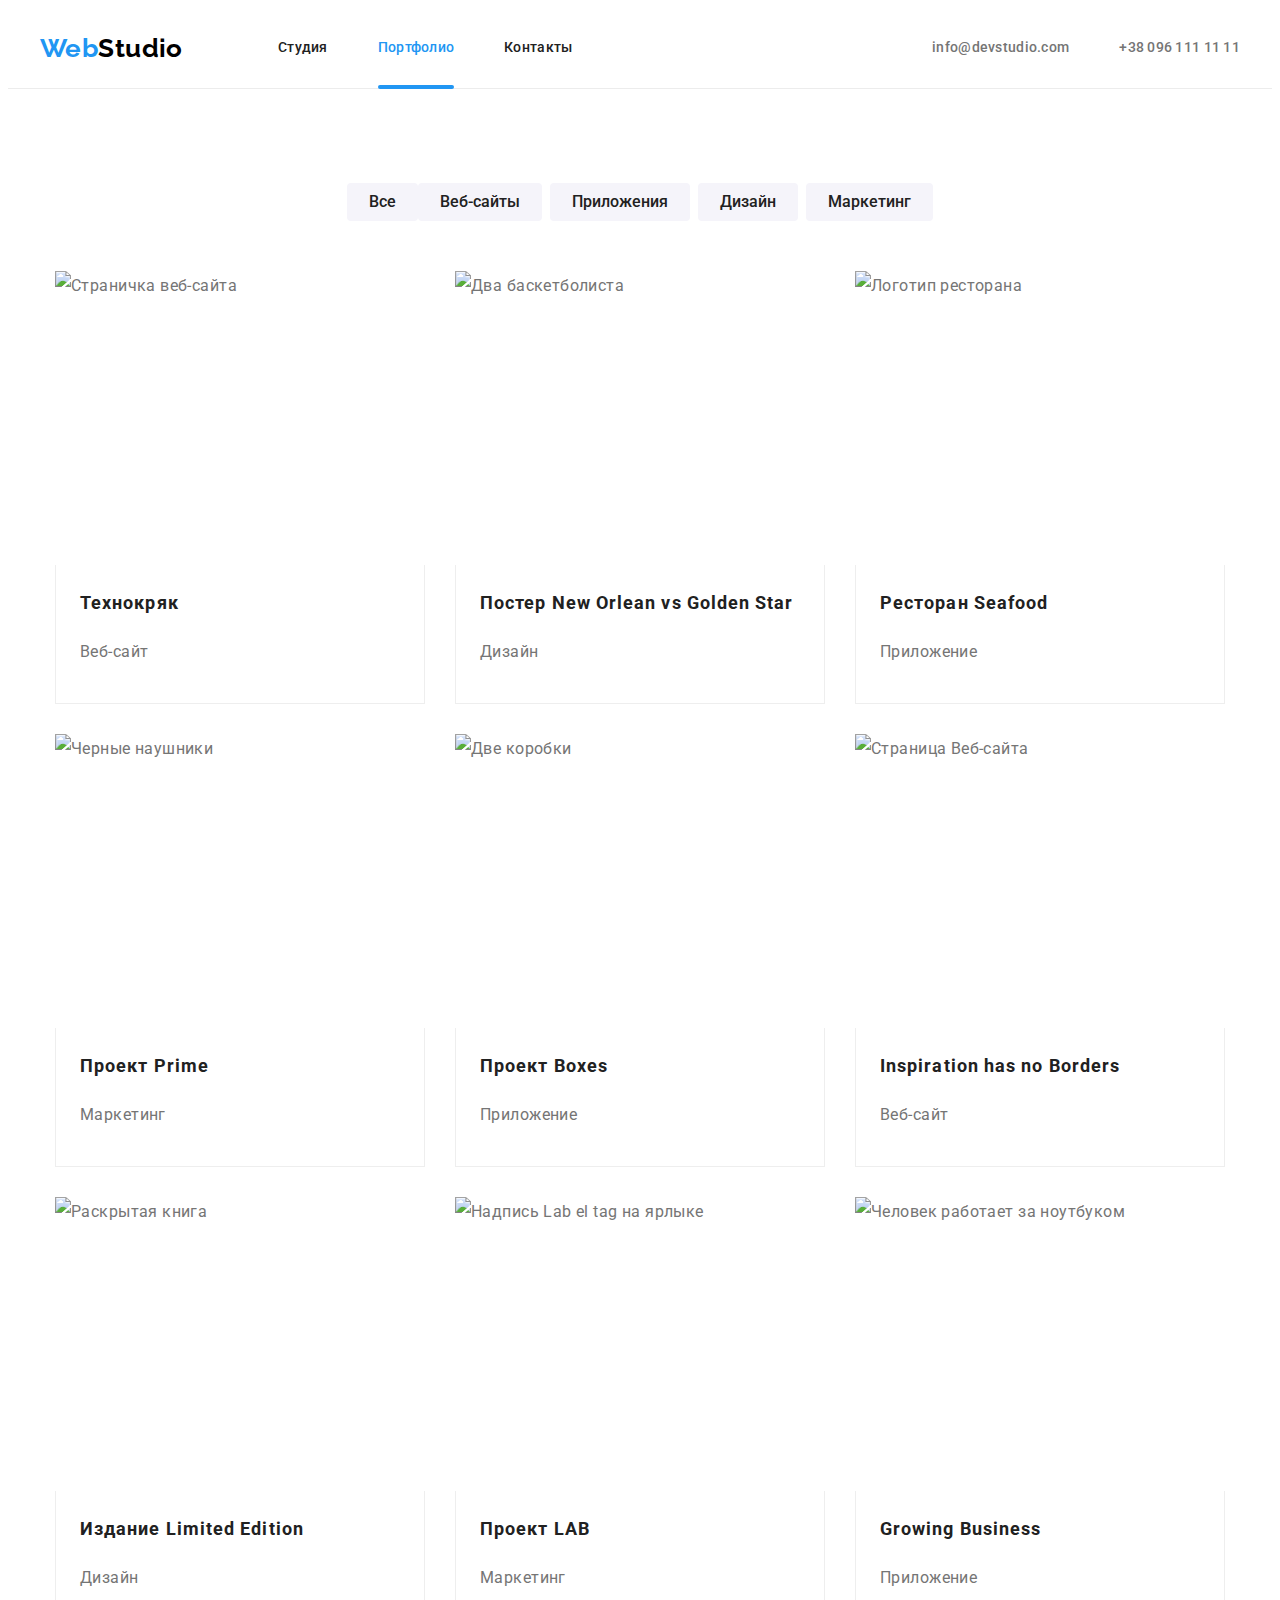
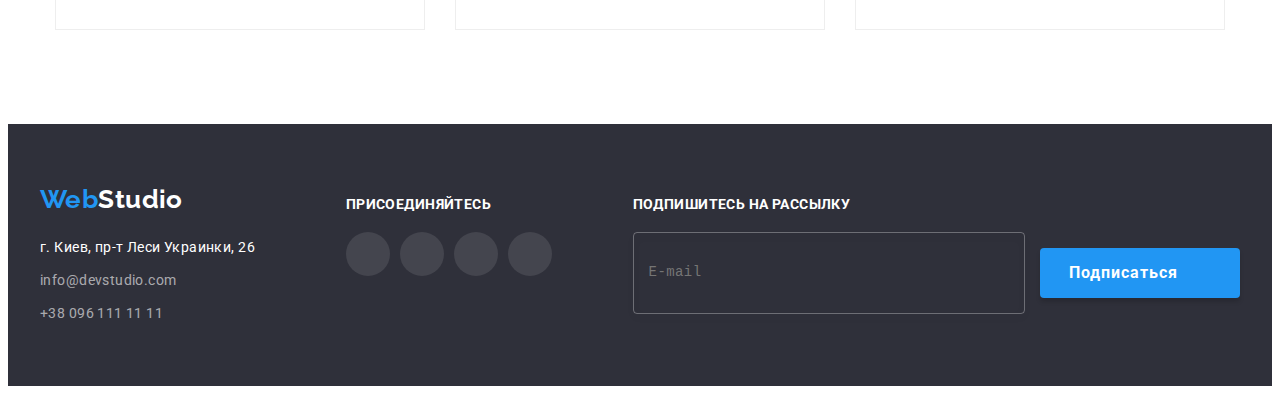
==== portfolio.html @ 881292da "HW07" ====
<!DOCTYPE html>
<html lang="ru">
  <head>
    <meta charset="UTF-8" />
    <meta name="viewport" content="width=device-width, initial-scale=1.0" />
    <title>Портфолио</title>
    <link
      href="https://fonts.googleapis.com/css2?family=Raleway:wght@700&family=Roboto:wght@400;500;700;900&display=swap"
      rel="stylesheet"
    />
    <link
      rel="stylesheet"
      href="https://cdnjs.cloudflare.com/ajax/libs/modern-normalize/1.0.0/modern-normalize.min.css"
      integrity="sha512-ISS7cAi1PEhQ8jnbJpJZMd29NlhNj4AWYyLOSp2CE/CsHxTCu+r+t0D2yoJudVrd0/8fTVPUVDzY5Tvli75u/g=="
      crossorigin="anonymous"
    />
    <link rel="stylesheet" href="./css/portfolio.min.css" />
  </head>
  <body>
    <header class="header">
      <div class="container header__container">
        <!-- Основная навигация -->
        <nav class="nav">
          <a class="logo link" href="./index.html"><span class="logo__text">Web</span>Studio</a>
          <ul class="list nav__list">
            <li class="nav__item">
              <a class="link nav__link" href="./index.html"> Студия</a>
            </li>
            <li class="nav__item">
              <a class="link nav__link current" href="./portfolio.html">Портфолио</a>
            </li>
            <li class="nav__item">
              <a class="link nav__link" href="#address">Контакты</a>
            </li>
          </ul>
        </nav>
        <ul class="contacts list">
          <li class="contacts__item">
            <a class="contacts__link link" href="mailto:info@devstudio.com"
              ><svg class="contacts__icon" width="16" height="12">
                <use href="./img/sprite.svg#icon-mail"></use>
              </svg>
              info@devstudio.com</a
            >
          </li>
          <li class="contacts__item">
            <a class="contacts__link link" href="tel:+380961111111"
              ><svg class="contacts__icon" width="10" height="16">
                <use href="./img/sprite.svg#icon-smartphone"></use>
              </svg>
              +38 096 111 11 11</a
            >
          </li>
        </ul>
      </div>
    </header>
    <!-- Основной контент -->
    <main>
      <section class="galerry">
        <div class="container">
          <h1 class="visually-hidden">Примеры работ</h1>
          <ul class="list galerry__list">
            <li clas="galerry__item">
              <button class="galerry__button" type="button">Все</button>
            </li>
            <li class="galerry__item">
              <button class="galerry__button" type="button">Веб-сайты</button>
            </li>
            <li class="galerry__item">
              <button class="galerry__button" type="button">Приложения</button>
            </li>
            <li class="galerry__item">
              <button class="galerry__button" type="button">Дизайн</button>
            </li>
            <li class="galerry__item">
              <button class="galerry__button" type="button">Маркетинг</button>
            </li>
          </ul>
          <ul class="list galerry__list">
            <li class="galerry-card">
              <a class="link galerry-card__link" href=""
                ><div class="galerry-card__thumb">
                  <img src="./img/site.jpg" alt="Страничка веб-сайта" width="370" height="294" />
                  <div class="galerry-card__info">
                    <p class="galerry-card__text">
                      Технокряк это современная площадка распространения коронавируса. Компании используют эту платформу
                      для цифрового шпионажа и атак на защищённые сервера конкурентов.
                    </p>
                  </div>
                </div>
                <div class="info">
                  <h2 class="galerry-card__title">Технокряк</h2>
                  <p>Веб-сайт</p>
                </div></a
              >
            </li>
            <li class="galerry-card">
              <a class="link galerry-card__link" href=""
                ><div class="galerry-card__thumb">
                  <img src="./img/design.jpg" alt="Два баскетболиста" width="370" height="294" />
                  <div class="galerry-card__info">
                    <p class="galerry-card__text">
                      Технокряк это современная площадка распространения коронавируса. Компании используют эту платформу
                      для цифрового шпионажа и атак на защищённые сервера конкурентов.
                    </p>
                  </div>
                </div>

                <div class="info">
                  <h2 class="galerry-card__title">Постер New Orlean vs Golden Star</h2>
                  <p>Дизайн</p>
                </div></a
              >
            </li>
            <li class="galerry-card">
              <a class="link galerry-card__link" href=""
                ><div class="galerry-card__thumb">
                  <img src="./img/app.jpg" alt="Логотип ресторана" width="370" height="294" />
                  <div class="galerry-card__info">
                    <p class="galerry-card__text">
                      Технокряк это современная площадка распространения коронавируса. Компании используют эту платформу
                      для цифрового шпионажа и атак на защищённые сервера конкурентов.
                    </p>
                  </div>
                </div>
                <div class="info">
                  <h2 class="galerry-card__title">Ресторан Seafood</h2>
                  <p>Приложение</p>
                </div></a
              >
            </li>
            <li class="galerry-card">
              <a class="link galerry-card__link" href="">
                <div class="galerry-card__thumb">
                  <img src="./img/marketing.jpg" alt="Черные наушники" width="370" height="294" />
                  <div class="galerry-card__info">
                    <p class="galerry-card__text">
                      Технокряк это современная площадка распространения коронавируса. Компании используют эту платформу
                      для цифрового шпионажа и атак на защищённые сервера конкурентов.
                    </p>
                  </div>
                </div>
                <div class="info">
                  <h2 class="galerry-card__title">Проект Prime</h2>
                  <p>Маркетинг</p>
                </div></a
              >
            </li>
            <li class="galerry-card">
              <a class="link galerry-card__link" href="">
                <div class="galerry-card__thumb">
                  <img src="./img/app2.jpg" alt="Две коробки" width="370" height="294" />
                  <div class="galerry-card__info">
                    <p class="galerry-card__text">
                      Технокряк это современная площадка распространения коронавируса. Компании используют эту платформу
                      для цифрового шпионажа и атак на защищённые сервера конкурентов.
                    </p>
                  </div>
                </div>
                <div class="info">
                  <h2 class="galerry-card__title">Проект Boxes</h2>
                  <p>Приложение</p>
                </div></a
              >
            </li>
            <li class="galerry-card">
              <a class="link galerry-card__link" href=""
                ><div class="galerry-card__thumb">
                  <img src="./img/site2.jpg" alt="Страница Веб-сайта" width="370" height="294" />
                  <div class="galerry-card__info">
                    <p class="galerry-card__text">
                      Технокряк это современная площадка распространения коронавируса. Компании используют эту платформу
                      для цифрового шпионажа и атак на защищённые сервера конкурентов.
                    </p>
                  </div>
                </div>
                <div class="info">
                  <h2 class="galerry-card__title">Inspiration has no Borders</h2>
                  <p>Веб-сайт</p>
                </div></a
              >
            </li>
            <li class="galerry-card">
              <a class="link galerry-card__link" href="">
                <div class="galerry-card__thumb">
                  <img src="./img/design2.jpg" alt="Раскрытая книга" width="370" height="294" />
                  <div class="galerry-card__info">
                    <p class="galerry-card__text">
                      Технокряк это современная площадка распространения коронавируса. Компании используют эту платформу
                      для цифрового шпионажа и атак на защищённые сервера конкурентов.
                    </p>
                  </div>
                </div>
                <div class="info">
                  <h2 class="galerry-card__title">Издание Limited Edition</h2>
                  <p>Дизайн</p>
                </div></a
              >
            </li>
            <li class="galerry-card">
              <a class="link galerry-card__link" href=""
                ><div class="galerry-card__thumb">
                  <img src="./img/marketing2.jpg" alt=" Надпись Lab el tag на ярлыке" width="370" height="294" />
                  <div class="galerry-card__info">
                    <p class="galerry-card__text">
                      Технокряк это современная площадка распространения коронавируса. Компании используют эту платформу
                      для цифрового шпионажа и атак на защищённые сервера конкурентов.
                    </p>
                  </div>
                </div>
                <div class="info">
                  <h2 class="galerry-card__title">Проект LAB</h2>
                  <p>Маркетинг</p>
                </div></a
              >
            </li>
            <li class="galerry-card">
              <a class="link galerry-card__link" href=""
                ><div class="galerry-card__thumb">
                  <img src="./img/app3.jpg" alt="Человек работает за ноутбуком" width="370" height="294" />
                  <div class="galerry-card__info">
                    <p class="galerry-card__text">
                      Технокряк это современная площадка распространения коронавируса. Компании используют эту платформу
                      для цифрового шпионажа и атак на защищённые сервера конкурентов.
                    </p>
                  </div>
                </div>
                <div class="info">
                  <h2 class="galerry-card__title">Growing Business</h2>
                  <p>Приложение</p>
                </div>
              </a>
            </li>
          </ul>
        </div>
      </section>
    </main>
    <!-- Футер сайта -->
    <footer class="footer">
      <div class="container footer__container">
        <div class="footer__box">
          <a class="logo link" href="./index.html"><span class="logo__text">Web</span>Studio</a>
          <address id="address" class="address">
            <p class="address__text">г. Киев, пр-т Леси Украинки, 26</p>
            <ul class="list">
              <li>
                <a class="address__link link" href="mailto:info@devstudio.com">info@devstudio.com</a>
              </li>
              <li>
                <a class="address__link link" href="tel:+380961111111">+38 096 111 11 11</a>
              </li>
            </ul>
          </address>
        </div>
        <div class="footer__box-links box-links">
          <p class="join">присоединяйтесь</p>
          <ul class="list">
            <li class="box-links__item">
              <a
                class="link box-links__link"
                href="https://www.instagram.com/"
                target="_blank"
                rel="noopener noreferrer"
              >
                <svg class="icon" width="20" height="20">
                  <use href="./img/sprite.svg#icon-instagram"></use>
                </svg>
              </a>
            </li>
            <li class="box-links__item">
              <a class="link box-links__link" href="https://twitter.com/" target="_blank" rel="noopener noreferrer"
                ><svg class="icon" width="20" height="20">
                  <use href="./img/sprite.svg#icon-twitter"></use>
                </svg>
              </a>
            </li>
            <li class="box-links__item">
              <a class="link box-links__link" href="https://www.facebook.com/" target="_blank" rel="noopener noreferrer"
                ><svg class="icon" width="20" height="20">
                  <use href="./img/sprite.svg#icon-facebook"></use>
                </svg>
              </a>
            </li>
            <li class="box-links__item">
              <a class="link box-links__link" href="https://www.linkedin.com/" target="_blank" rel="noopener noreferrer"
                ><svg class="icon" width="20" height="20">
                  <use href="./img/sprite.svg#icon-linkedin"></use>
                </svg>
              </a>
            </li>
          </ul>
        </div>
        <div class="footer__box-links">
          <p class="join">Подпишитесь на рассылку</p>
          <form class="mail">
            <label class="mail__field">
              <input type="email" name="mail" class="mail__input" placeholder=" " />
              <samp class="mail__label">E-mail </samp>
            </label>
            <button type="submit" class="button submit">
              Подписаться
              <svg class="submit__icon" width="24" height="24">
                <use href="./img/sprite.svg#icon-send"></use>
              </svg>
            </button>
          </form>
        </div>
      </div>
    </footer>
  </body>
</html>
---- css/portfolio.min.css ----
.visually-hidden{position:absolute !important;clip:rect(1px 1px 1px 1px);clip:rect(1px, 1px, 1px, 1px);padding:0 !important;border:0 !important;height:1px !important;width:1px !important;overflow:hidden}body{color:#757575;background-color:#fff;font-family:Roboto,sans-serif;font-size:14px;line-height:1.71;letter-spacing:.03em}img{display:block;max-width:100%;height:auto}.list{list-style:none;padding:0;margin:0}.link{text-decoration:none}.title{color:#212121;font-weight:700;font-size:36px;line-height:1.17;text-align:center}h2{margin-top:0;margin-bottom:50px}.container{margin-right:auto;margin-left:auto;width:1200px;padding-left:15px;padding-right:15px}.button{width:200px;height:50px;border:none;border-radius:4px;-webkit-box-shadow:0px 4px 4px rgba(0,0,0,.15);box-shadow:0px 4px 4px rgba(0,0,0,.15);padding:0;color:#fff;background-color:#2196f3;font-family:inherit;font-weight:700;font-size:16px;line-height:1.87;letter-spacing:.06em;-webkit-transition:color 250ms cubic-bezier(0.4, 0, 0.2, 1),background-color 250ms cubic-bezier(0.4, 0, 0.2, 1);transition:color 250ms cubic-bezier(0.4, 0, 0.2, 1),background-color 250ms cubic-bezier(0.4, 0, 0.2, 1)}.button:hover,.button:focus{color:#2196f3;background-color:#fff}.header{border-bottom:1px solid #ececec}.header__container{display:-webkit-box;display:-ms-flexbox;display:flex;-webkit-box-pack:justify;-ms-flex-pack:justify;justify-content:space-between}.nav{display:-webkit-box;display:-ms-flexbox;display:flex;-webkit-box-pack:justify;-ms-flex-pack:justify;justify-content:space-between;-webkit-box-align:center;-ms-flex-align:center;align-items:center}.nav__list{display:-webkit-box;display:-ms-flexbox;display:flex;padding:0px}.nav__link{display:block;padding-top:32px;padding-bottom:32px;color:#212121;font-weight:500;font-size:14px;line-height:1.14;letter-spacing:.02em;-webkit-transition:color 250ms cubic-bezier(0.4, 0, 0.2, 1);transition:color 250ms cubic-bezier(0.4, 0, 0.2, 1)}.nav__link:hover,.nav__link:focus{color:#2196f3}.nav__item:not(:last-child){margin-right:50px}.nav__link.current{color:#2196f3;position:relative}.nav__link.current::after{content:"";position:absolute;bottom:-1px;left:0;width:100%;height:4px;background-color:#2196f3;border-radius:2px}.logo{margin-right:93px;color:#000;font-family:Raleway,sans-serif;font-weight:700;font-size:26px;line-height:1.19;width:145px;height:31px}.logo__text{color:#2196f3}.footer .logo{color:#fff}.contacts{display:-webkit-box;display:-ms-flexbox;display:flex;-webkit-box-align:center;-ms-flex-align:center;align-items:center}.contacts__item:not(:last-child){padding-left:0px;margin-right:30px}.contacts__link{display:-webkit-box;display:-ms-flexbox;display:flex;-webkit-box-align:center;-ms-flex-align:center;align-items:center;padding-top:32px;padding-bottom:32px;color:#757575;fill:#757575;font-weight:500;font-size:14px;line-height:1.14;letter-spacing:.02em;-webkit-transition:color 250ms cubic-bezier(0.4, 0, 0.2, 1),fill 250ms cubic-bezier(0.4, 0, 0.2, 1);transition:color 250ms cubic-bezier(0.4, 0, 0.2, 1),fill 250ms cubic-bezier(0.4, 0, 0.2, 1)}.contacts__link:hover,.contacts__link:focus{color:#2196f3;fill:#2196f3}.contacts__icon{margin-right:10px}.footer{background-color:#2f303a;padding:60px 0}.footer__container{display:-webkit-box;display:-ms-flexbox;display:flex}.footer__box-links{padding-top:12px;margin-left:70px}.footer__box-links>.list{display:-webkit-box;display:-ms-flexbox;display:flex}.footer__box-links:last-child{margin-left:auto}.box-links__item:not(:last-child){margin-right:10px}.box-links__link{display:-webkit-box;display:-ms-flexbox;display:flex;-webkit-box-align:center;-ms-flex-align:center;align-items:center;-webkit-box-pack:center;-ms-flex-pack:center;justify-content:center;width:44px;height:44px;border-radius:50%;background-color:rgba(255,255,255,.1);fill:#fff;-webkit-transition:background-color 250ms cubic-bezier(0.4, 0, 0.2, 1);transition:background-color 250ms cubic-bezier(0.4, 0, 0.2, 1)}.box-links__link:hover,.box-links__link:focus{background-color:#2196f3}.address__text{margin:0;margin-top:20px}.address{color:#fff;font-style:normal}.address__link{color:rgba(255,255,255,.6);display:inline-block;margin-top:9px;-webkit-transition:color 250ms cubic-bezier(0.4, 0, 0.2, 1);transition:color 250ms cubic-bezier(0.4, 0, 0.2, 1)}.address__link:hover,.address__link:focus{color:#2196f3}.join{margin:0;margin-bottom:20px;color:#fff;font-weight:700;line-height:1.143;text-transform:uppercase}.submit{display:-webkit-inline-box;display:-ms-inline-flexbox;display:inline-flex;-webkit-box-align:center;-ms-flex-align:center;align-items:center;padding-left:29px;margin-left:12px}.submit__icon{margin:13px 28px 13px 10px;fill:#fff;-webkit-transition:fill 250ms cubic-bezier(0.4, 0, 0.2, 1);transition:fill 250ms cubic-bezier(0.4, 0, 0.2, 1)}.submit:hover .submit__icon,.submit:focus .submit__icon{fill:#2196f3}.mail__input{width:358px;height:50px;padding:15px 16px;background:rgba(0,0,0,0);border:1px solid rgba(255,255,255,.3);-webkit-filter:drop-shadow(0px 4px 4px rgba(0, 0, 0, 0.15));filter:drop-shadow(0px 4px 4px rgba(0, 0, 0, 0.15));border-radius:4px;color:#fff}.mail__field{position:relative}.mail__label{position:absolute;top:50%;left:16px;-webkit-transform:translateY(-50%);transform:translateY(-50%);-webkit-transition:-webkit-transform 250ms cubic-bezier(0.4, 0, 0.2, 1);transition:-webkit-transform 250ms cubic-bezier(0.4, 0, 0.2, 1);transition:transform 250ms cubic-bezier(0.4, 0, 0.2, 1);transition:transform 250ms cubic-bezier(0.4, 0, 0.2, 1), -webkit-transform 250ms cubic-bezier(0.4, 0, 0.2, 1)}.mail__input:not(:-moz-placeholder-shown)+.mail__label{transform:translateY(60px) scale(1.2)}.mail__input:not(:-ms-input-placeholder)+.mail__label{transform:translateY(60px) scale(1.2)}.mail__input:focus+.mail__label,.mail__input:not(:placeholder-shown)+.mail__label{-webkit-transform:translateY(60px) scale(1.2);transform:translateY(60px) scale(1.2)}.galerry{padding-top:94px;padding-bottom:94px}.galerry__list{display:-webkit-box;display:-ms-flexbox;display:flex;-webkit-box-pack:center;-ms-flex-pack:center;justify-content:center;-ms-flex-wrap:wrap;flex-wrap:wrap}.galerry__list:first-of-type{margin-bottom:50px}.galerry__item:not(:last-child){margin-right:8px}.galerry__button{padding:6px 22px;border-radius:4px;border:none;color:#212121;background-color:#f5f4fa;font-family:Roboto,sans-serif;font-weight:500;font-size:16px;line-height:1.63;-webkit-transition:color 250ms cubic-bezier(0.4, 0, 0.2, 1),background-color 250ms cubic-bezier(0.4, 0, 0.2, 1);transition:color 250ms cubic-bezier(0.4, 0, 0.2, 1),background-color 250ms cubic-bezier(0.4, 0, 0.2, 1)}.galerry__button:focus,.galerry__button:hover{color:#fff;background-color:#2196f3}.galerry-card{color:#757575;font-size:16px;line-height:1.88;-webkit-transition:-webkit-box-shadow 250ms cubic-bezier(0.4, 0, 0.2, 1);transition:-webkit-box-shadow 250ms cubic-bezier(0.4, 0, 0.2, 1);transition:box-shadow 250ms cubic-bezier(0.4, 0, 0.2, 1);transition:box-shadow 250ms cubic-bezier(0.4, 0, 0.2, 1), -webkit-box-shadow 250ms cubic-bezier(0.4, 0, 0.2, 1)}.galerry-card:hover,.galerry-card:focus{-webkit-box-shadow:0px 1px 1px rgba(0,0,0,.12),0px 4px 4px rgba(0,0,0,.06),1px 4px 6px rgba(0,0,0,.16);box-shadow:0px 1px 1px rgba(0,0,0,.12),0px 4px 4px rgba(0,0,0,.06),1px 4px 6px rgba(0,0,0,.16)}.galerry-card:not(:nth-child(3n+3)){margin-right:30px}.galerry-card:not(:nth-last-child(-n+3)){margin-bottom:30px}.galerry-card__title{margin:0;margin-bottom:4px;font-weight:700;font-size:18px;line-height:2;letter-spacing:.06em;text-align:start;color:#212121}.galerry-card__link{color:inherit}.galerry-card__text{display:inline-block;margin:0}.info{padding:20px 24px;border-right:1px solid #eee;border-left:1px solid #eee;border-bottom:1px solid #eee}.galerry-card__thumb{position:relative;overflow:hidden}.galerry-card__info{position:absolute;top:0;left:0;width:100%;height:100%;padding:63px 24px;background-color:rgba(33,150,243,.9);-webkit-transform:translateY(100%);transform:translateY(100%);-webkit-transition:-webkit-transform 250ms cubic-bezier(0.4, 0, 0.2, 1);transition:-webkit-transform 250ms cubic-bezier(0.4, 0, 0.2, 1);transition:transform 250ms cubic-bezier(0.4, 0, 0.2, 1);transition:transform 250ms cubic-bezier(0.4, 0, 0.2, 1), -webkit-transform 250ms cubic-bezier(0.4, 0, 0.2, 1)}.galerry-card__link:hover .galerry-card__info,.galerry-card__link:focus .galerry-card__info{-webkit-transform:translateY(0);transform:translateY(0)}.galerry-card__text{font-weight:400;font-size:18px;line-height:1.56;color:#fff}/*# sourceMappingURL=portfolio.min.css.map */
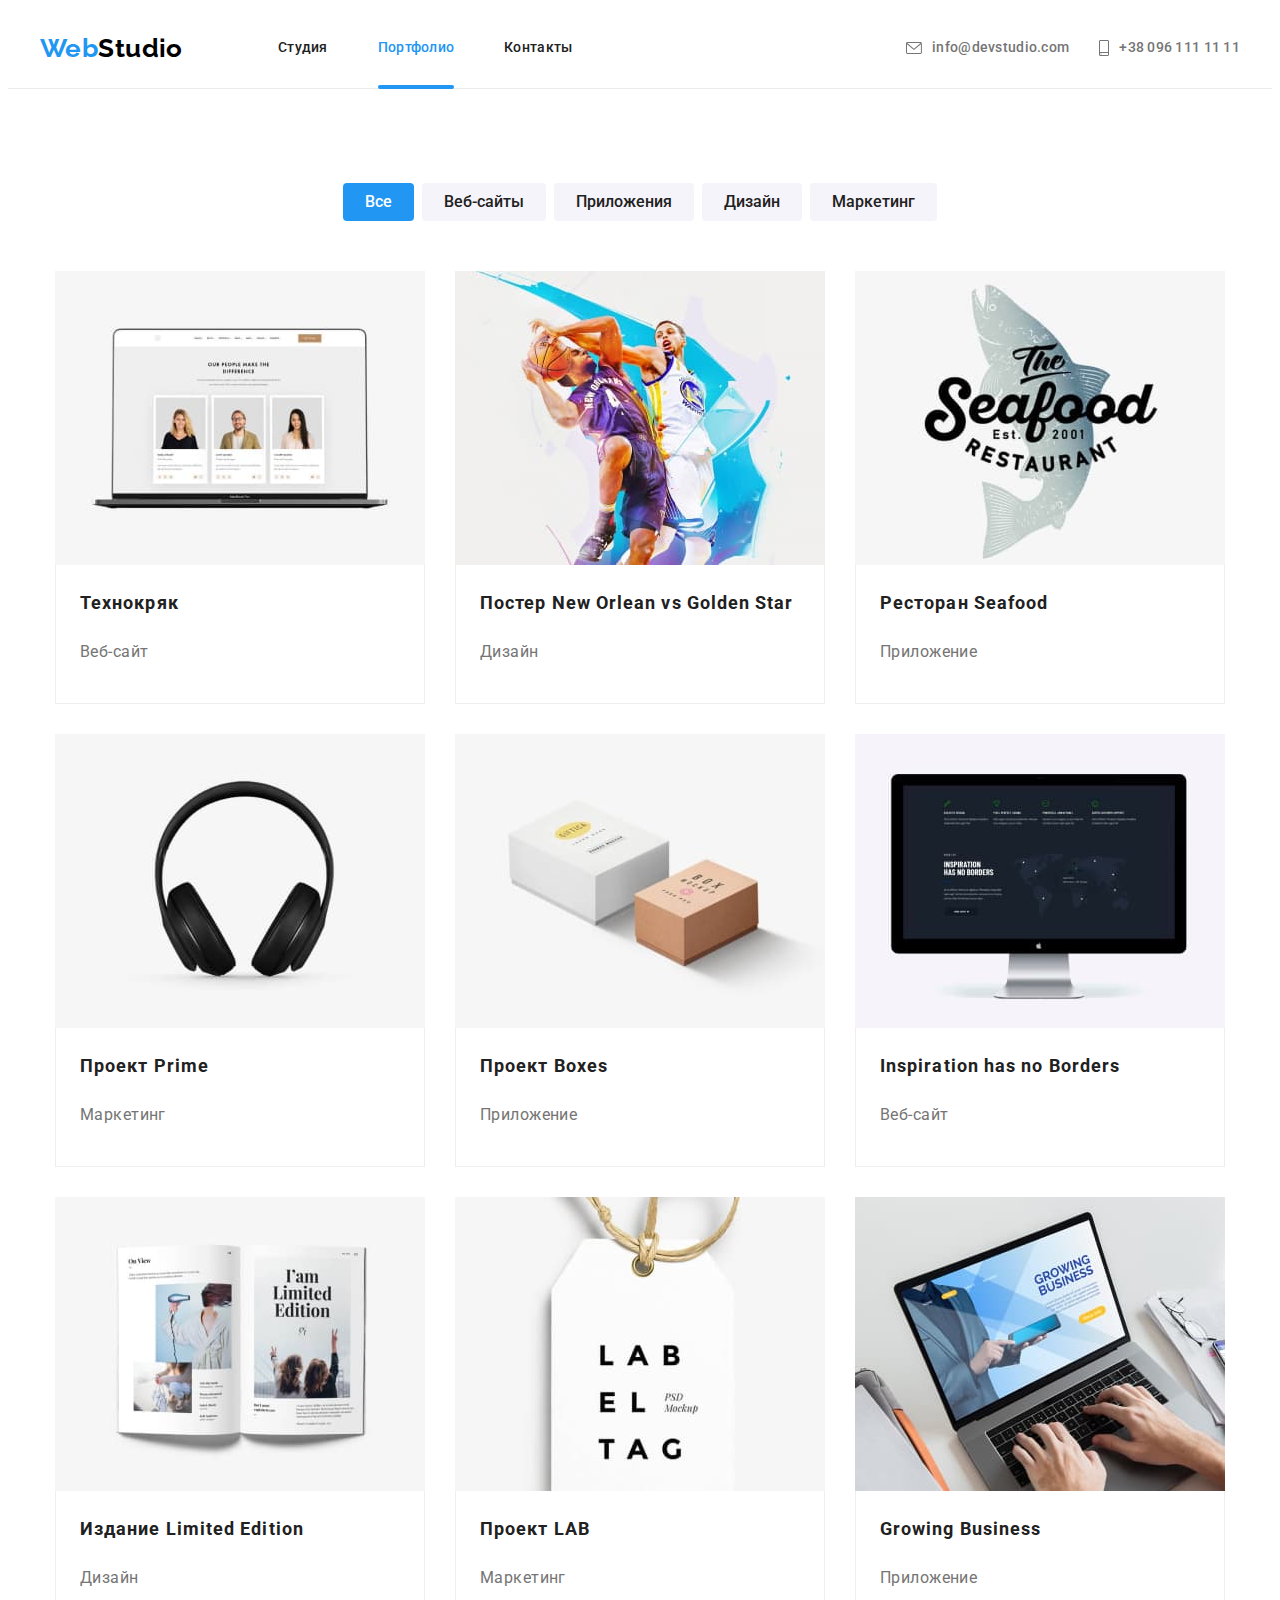
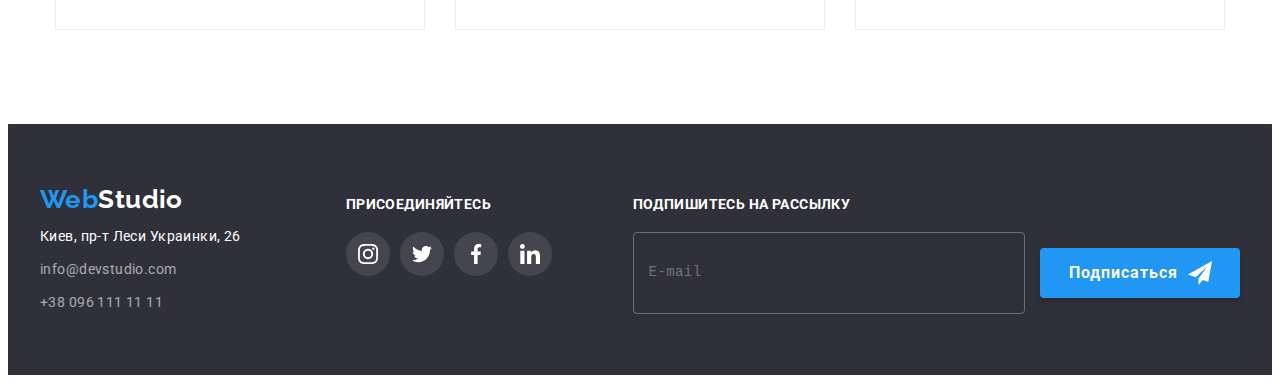
==== commit 6042c9bc: "HW07" ====
--- a/portfolio.html
+++ b/portfolio.html
@@ -19,7 +19,6 @@
   <body>
     <header class="header">
       <div class="container header__container">
-        <!-- Основная навигация -->
         <nav class="nav">
           <a class="logo link" href="./index.html"><span class="logo__text">Web</span>Studio</a>
           <ul class="list nav__list">
@@ -38,7 +37,7 @@
           <li class="contacts__item">
             <a class="contacts__link link" href="mailto:info@devstudio.com"
               ><svg class="contacts__icon" width="16" height="12">
-                <use href="./img/sprite.svg#icon-mail"></use>
+                <use href="./images/icons.svg#icon-envelope"></use>
               </svg>
               info@devstudio.com</a
             >
@@ -46,7 +45,7 @@
           <li class="contacts__item">
             <a class="contacts__link link" href="tel:+380961111111"
               ><svg class="contacts__icon" width="10" height="16">
-                <use href="./img/sprite.svg#icon-smartphone"></use>
+                <use href="./images/icons.svg#icon-smartphone"></use>
               </svg>
               +38 096 111 11 11</a
             >
@@ -54,14 +53,13 @@
         </ul>
       </div>
     </header>
-    <!-- Основной контент -->
     <main>
       <section class="galerry">
         <div class="container">
           <h1 class="visually-hidden">Примеры работ</h1>
           <ul class="list galerry__list">
             <li clas="galerry__item">
-              <button class="galerry__button" type="button">Все</button>
+              <button class="galerry__button__active" type="button">Все</button>
             </li>
             <li class="galerry__item">
               <button class="galerry__button" type="button">Веб-сайты</button>
@@ -80,7 +78,7 @@
             <li class="galerry-card">
               <a class="link galerry-card__link" href=""
                 ><div class="galerry-card__thumb">
-                  <img src="./img/site.jpg" alt="Страничка веб-сайта" width="370" height="294" />
+                  <img src="./images/Tehnokryk.jpg" alt="ноутбук на столе" width="370"/>
                   <div class="galerry-card__info">
                     <p class="galerry-card__text">
                       Технокряк это современная площадка распространения коронавируса. Компании используют эту платформу
@@ -97,7 +95,7 @@
             <li class="galerry-card">
               <a class="link galerry-card__link" href=""
                 ><div class="galerry-card__thumb">
-                  <img src="./img/design.jpg" alt="Два баскетболиста" width="370" height="294" />
+                  <img src="./images/New-Orlean-vs-Golden-Star.jpg" alt="Постер New Orlean" width="370"/>
                   <div class="galerry-card__info">
                     <p class="galerry-card__text">
                       Технокряк это современная площадка распространения коронавируса. Компании используют эту платформу
@@ -115,7 +113,7 @@
             <li class="galerry-card">
               <a class="link galerry-card__link" href=""
                 ><div class="galerry-card__thumb">
-                  <img src="./img/app.jpg" alt="Логотип ресторана" width="370" height="294" />
+                  <img src="./images/Seafood.jpg" alt="логотип ресторана Seafood" width="370"/>
                   <div class="galerry-card__info">
                     <p class="galerry-card__text">
                       Технокряк это современная площадка распространения коронавируса. Компании используют эту платформу
@@ -132,7 +130,7 @@
             <li class="galerry-card">
               <a class="link galerry-card__link" href="">
                 <div class="galerry-card__thumb">
-                  <img src="./img/marketing.jpg" alt="Черные наушники" width="370" height="294" />
+                  <img src="./images/Prime.jpg" alt="наушники" width="370"/>
                   <div class="galerry-card__info">
                     <p class="galerry-card__text">
                       Технокряк это современная площадка распространения коронавируса. Компании используют эту платформу
@@ -149,7 +147,7 @@
             <li class="galerry-card">
               <a class="link galerry-card__link" href="">
                 <div class="galerry-card__thumb">
-                  <img src="./img/app2.jpg" alt="Две коробки" width="370" height="294" />
+                  <img src="./images/Boxes.jpg" alt="две коробки" width="370"/>
                   <div class="galerry-card__info">
                     <p class="galerry-card__text">
                       Технокряк это современная площадка распространения коронавируса. Компании используют эту платформу
@@ -166,7 +164,7 @@
             <li class="galerry-card">
               <a class="link galerry-card__link" href=""
                 ><div class="galerry-card__thumb">
-                  <img src="./img/site2.jpg" alt="Страница Веб-сайта" width="370" height="294" />
+                  <img src="./images/Inspiration-has-no-Borders.jpg" alt="монитор" width="370" height="295"/>
                   <div class="galerry-card__info">
                     <p class="galerry-card__text">
                       Технокряк это современная площадка распространения коронавируса. Компании используют эту платформу
@@ -183,7 +181,7 @@
             <li class="galerry-card">
               <a class="link galerry-card__link" href="">
                 <div class="galerry-card__thumb">
-                  <img src="./img/design2.jpg" alt="Раскрытая книга" width="370" height="294" />
+                  <img src="./images/Limited-Edition.jpg" alt="журнал" width="370"/>
                   <div class="galerry-card__info">
                     <p class="galerry-card__text">
                       Технокряк это современная площадка распространения коронавируса. Компании используют эту платформу
@@ -200,7 +198,7 @@
             <li class="galerry-card">
               <a class="link galerry-card__link" href=""
                 ><div class="galerry-card__thumb">
-                  <img src="./img/marketing2.jpg" alt=" Надпись Lab el tag на ярлыке" width="370" height="294" />
+                  <img src="./images/LAB.jpg" alt="етикетка" width="370"/>
                   <div class="galerry-card__info">
                     <p class="galerry-card__text">
                       Технокряк это современная площадка распространения коронавируса. Компании используют эту платформу
@@ -217,7 +215,7 @@
             <li class="galerry-card">
               <a class="link galerry-card__link" href=""
                 ><div class="galerry-card__thumb">
-                  <img src="./img/app3.jpg" alt="Человек работает за ноутбуком" width="370" height="294" />
+                  <img src="./images/Growing-Business.jpg" alt="работа за компьютером" width="370"/>
                   <div class="galerry-card__info">
                     <p class="galerry-card__text">
                       Технокряк это современная площадка распространения коронавируса. Компании используют эту платформу
@@ -235,14 +233,15 @@
         </div>
       </section>
     </main>
-    <!-- Футер сайта -->
     <footer class="footer">
       <div class="container footer__container">
         <div class="footer__box">
           <a class="logo link" href="./index.html"><span class="logo__text">Web</span>Studio</a>
           <address id="address" class="address">
-            <p class="address__text">г. Киев, пр-т Леси Украинки, 26</p>
-            <ul class="list">
+              <ul class="list">
+              <li>
+                <a class="address__map link" href="https://goo.gl/maps/piqngm7oDQpEDh6u6" target="_blank" rel="noopener nofollow noreferrer">Киев, пр-т Леси Украинки, 26</a>
+              </li>
               <li>
                 <a class="address__link link" href="mailto:info@devstudio.com">info@devstudio.com</a>
               </li>
@@ -263,28 +262,28 @@
                 rel="noopener noreferrer"
               >
                 <svg class="icon" width="20" height="20">
-                  <use href="./img/sprite.svg#icon-instagram"></use>
+                  <use href="./images/icons.svg#icon-instagram"></use>
                 </svg>
               </a>
             </li>
             <li class="box-links__item">
               <a class="link box-links__link" href="https://twitter.com/" target="_blank" rel="noopener noreferrer"
                 ><svg class="icon" width="20" height="20">
-                  <use href="./img/sprite.svg#icon-twitter"></use>
+                  <use href="./images/icons.svg#icon-twitter"></use>
                 </svg>
               </a>
             </li>
             <li class="box-links__item">
               <a class="link box-links__link" href="https://www.facebook.com/" target="_blank" rel="noopener noreferrer"
                 ><svg class="icon" width="20" height="20">
-                  <use href="./img/sprite.svg#icon-facebook"></use>
+                  <use href="./images/icons.svg#icon-facebook"></use>
                 </svg>
               </a>
             </li>
             <li class="box-links__item">
               <a class="link box-links__link" href="https://www.linkedin.com/" target="_blank" rel="noopener noreferrer"
                 ><svg class="icon" width="20" height="20">
-                  <use href="./img/sprite.svg#icon-linkedin"></use>
+                  <use href="./images/icons.svg#icon-linkedin"></use>
                 </svg>
               </a>
             </li>
@@ -300,7 +299,7 @@
             <button type="submit" class="button submit">
               Подписаться
               <svg class="submit__icon" width="24" height="24">
-                <use href="./img/sprite.svg#icon-send"></use>
+                <use href="./images/icons.svg#icon-icon-send"></use>
               </svg>
             </button>
           </form>
--- a/css/portfolio.min.css
+++ b/css/portfolio.min.css
@@ -1 +1 @@
-.visually-hidden{position:absolute !important;clip:rect(1px 1px 1px 1px);clip:rect(1px, 1px, 1px, 1px);padding:0 !important;border:0 !important;height:1px !important;width:1px !important;overflow:hidden}body{color:#757575;background-color:#fff;font-family:Roboto,sans-serif;font-size:14px;line-height:1.71;letter-spacing:.03em}img{display:block;max-width:100%;height:auto}.list{list-style:none;padding:0;margin:0}.link{text-decoration:none}.title{color:#212121;font-weight:700;font-size:36px;line-height:1.17;text-align:center}h2{margin-top:0;margin-bottom:50px}.container{margin-right:auto;margin-left:auto;width:1200px;padding-left:15px;padding-right:15px}.button{width:200px;height:50px;border:none;border-radius:4px;-webkit-box-shadow:0px 4px 4px rgba(0,0,0,.15);box-shadow:0px 4px 4px rgba(0,0,0,.15);padding:0;color:#fff;background-color:#2196f3;font-family:inherit;font-weight:700;font-size:16px;line-height:1.87;letter-spacing:.06em;-webkit-transition:color 250ms cubic-bezier(0.4, 0, 0.2, 1),background-color 250ms cubic-bezier(0.4, 0, 0.2, 1);transition:color 250ms cubic-bezier(0.4, 0, 0.2, 1),background-color 250ms cubic-bezier(0.4, 0, 0.2, 1)}.button:hover,.button:focus{color:#2196f3;background-color:#fff}.header{border-bottom:1px solid #ececec}.header__container{display:-webkit-box;display:-ms-flexbox;display:flex;-webkit-box-pack:justify;-ms-flex-pack:justify;justify-content:space-between}.nav{display:-webkit-box;display:-ms-flexbox;display:flex;-webkit-box-pack:justify;-ms-flex-pack:justify;justify-content:space-between;-webkit-box-align:center;-ms-flex-align:center;align-items:center}.nav__list{display:-webkit-box;display:-ms-flexbox;display:flex;padding:0px}.nav__link{display:block;padding-top:32px;padding-bottom:32px;color:#212121;font-weight:500;font-size:14px;line-height:1.14;letter-spacing:.02em;-webkit-transition:color 250ms cubic-bezier(0.4, 0, 0.2, 1);transition:color 250ms cubic-bezier(0.4, 0, 0.2, 1)}.nav__link:hover,.nav__link:focus{color:#2196f3}.nav__item:not(:last-child){margin-right:50px}.nav__link.current{color:#2196f3;position:relative}.nav__link.current::after{content:"";position:absolute;bottom:-1px;left:0;width:100%;height:4px;background-color:#2196f3;border-radius:2px}.logo{margin-right:93px;color:#000;font-family:Raleway,sans-serif;font-weight:700;font-size:26px;line-height:1.19;width:145px;height:31px}.logo__text{color:#2196f3}.footer .logo{color:#fff}.contacts{display:-webkit-box;display:-ms-flexbox;display:flex;-webkit-box-align:center;-ms-flex-align:center;align-items:center}.contacts__item:not(:last-child){padding-left:0px;margin-right:30px}.contacts__link{display:-webkit-box;display:-ms-flexbox;display:flex;-webkit-box-align:center;-ms-flex-align:center;align-items:center;padding-top:32px;padding-bottom:32px;color:#757575;fill:#757575;font-weight:500;font-size:14px;line-height:1.14;letter-spacing:.02em;-webkit-transition:color 250ms cubic-bezier(0.4, 0, 0.2, 1),fill 250ms cubic-bezier(0.4, 0, 0.2, 1);transition:color 250ms cubic-bezier(0.4, 0, 0.2, 1),fill 250ms cubic-bezier(0.4, 0, 0.2, 1)}.contacts__link:hover,.contacts__link:focus{color:#2196f3;fill:#2196f3}.contacts__icon{margin-right:10px}.footer{background-color:#2f303a;padding:60px 0}.footer__container{display:-webkit-box;display:-ms-flexbox;display:flex}.footer__box-links{padding-top:12px;margin-left:70px}.footer__box-links>.list{display:-webkit-box;display:-ms-flexbox;display:flex}.footer__box-links:last-child{margin-left:auto}.box-links__item:not(:last-child){margin-right:10px}.box-links__link{display:-webkit-box;display:-ms-flexbox;display:flex;-webkit-box-align:center;-ms-flex-align:center;align-items:center;-webkit-box-pack:center;-ms-flex-pack:center;justify-content:center;width:44px;height:44px;border-radius:50%;background-color:rgba(255,255,255,.1);fill:#fff;-webkit-transition:background-color 250ms cubic-bezier(0.4, 0, 0.2, 1);transition:background-color 250ms cubic-bezier(0.4, 0, 0.2, 1)}.box-links__link:hover,.box-links__link:focus{background-color:#2196f3}.address__text{margin:0;margin-top:20px}.address{color:#fff;font-style:normal}.address__link{color:rgba(255,255,255,.6);display:inline-block;margin-top:9px;-webkit-transition:color 250ms cubic-bezier(0.4, 0, 0.2, 1);transition:color 250ms cubic-bezier(0.4, 0, 0.2, 1)}.address__link:hover,.address__link:focus{color:#2196f3}.join{margin:0;margin-bottom:20px;color:#fff;font-weight:700;line-height:1.143;text-transform:uppercase}.submit{display:-webkit-inline-box;display:-ms-inline-flexbox;display:inline-flex;-webkit-box-align:center;-ms-flex-align:center;align-items:center;padding-left:29px;margin-left:12px}.submit__icon{margin:13px 28px 13px 10px;fill:#fff;-webkit-transition:fill 250ms cubic-bezier(0.4, 0, 0.2, 1);transition:fill 250ms cubic-bezier(0.4, 0, 0.2, 1)}.submit:hover .submit__icon,.submit:focus .submit__icon{fill:#2196f3}.mail__input{width:358px;height:50px;padding:15px 16px;background:rgba(0,0,0,0);border:1px solid rgba(255,255,255,.3);-webkit-filter:drop-shadow(0px 4px 4px rgba(0, 0, 0, 0.15));filter:drop-shadow(0px 4px 4px rgba(0, 0, 0, 0.15));border-radius:4px;color:#fff}.mail__field{position:relative}.mail__label{position:absolute;top:50%;left:16px;-webkit-transform:translateY(-50%);transform:translateY(-50%);-webkit-transition:-webkit-transform 250ms cubic-bezier(0.4, 0, 0.2, 1);transition:-webkit-transform 250ms cubic-bezier(0.4, 0, 0.2, 1);transition:transform 250ms cubic-bezier(0.4, 0, 0.2, 1);transition:transform 250ms cubic-bezier(0.4, 0, 0.2, 1), -webkit-transform 250ms cubic-bezier(0.4, 0, 0.2, 1)}.mail__input:not(:-moz-placeholder-shown)+.mail__label{transform:translateY(60px) scale(1.2)}.mail__input:not(:-ms-input-placeholder)+.mail__label{transform:translateY(60px) scale(1.2)}.mail__input:focus+.mail__label,.mail__input:not(:placeholder-shown)+.mail__label{-webkit-transform:translateY(60px) scale(1.2);transform:translateY(60px) scale(1.2)}.galerry{padding-top:94px;padding-bottom:94px}.galerry__list{display:-webkit-box;display:-ms-flexbox;display:flex;-webkit-box-pack:center;-ms-flex-pack:center;justify-content:center;-ms-flex-wrap:wrap;flex-wrap:wrap}.galerry__list:first-of-type{margin-bottom:50px}.galerry__item:not(:last-child){margin-right:8px}.galerry__button{padding:6px 22px;border-radius:4px;border:none;color:#212121;background-color:#f5f4fa;font-family:Roboto,sans-serif;font-weight:500;font-size:16px;line-height:1.63;-webkit-transition:color 250ms cubic-bezier(0.4, 0, 0.2, 1),background-color 250ms cubic-bezier(0.4, 0, 0.2, 1);transition:color 250ms cubic-bezier(0.4, 0, 0.2, 1),background-color 250ms cubic-bezier(0.4, 0, 0.2, 1)}.galerry__button:focus,.galerry__button:hover{color:#fff;background-color:#2196f3}.galerry-card{color:#757575;font-size:16px;line-height:1.88;-webkit-transition:-webkit-box-shadow 250ms cubic-bezier(0.4, 0, 0.2, 1);transition:-webkit-box-shadow 250ms cubic-bezier(0.4, 0, 0.2, 1);transition:box-shadow 250ms cubic-bezier(0.4, 0, 0.2, 1);transition:box-shadow 250ms cubic-bezier(0.4, 0, 0.2, 1), -webkit-box-shadow 250ms cubic-bezier(0.4, 0, 0.2, 1)}.galerry-card:hover,.galerry-card:focus{-webkit-box-shadow:0px 1px 1px rgba(0,0,0,.12),0px 4px 4px rgba(0,0,0,.06),1px 4px 6px rgba(0,0,0,.16);box-shadow:0px 1px 1px rgba(0,0,0,.12),0px 4px 4px rgba(0,0,0,.06),1px 4px 6px rgba(0,0,0,.16)}.galerry-card:not(:nth-child(3n+3)){margin-right:30px}.galerry-card:not(:nth-last-child(-n+3)){margin-bottom:30px}.galerry-card__title{margin:0;margin-bottom:4px;font-weight:700;font-size:18px;line-height:2;letter-spacing:.06em;text-align:start;color:#212121}.galerry-card__link{color:inherit}.galerry-card__text{display:inline-block;margin:0}.info{padding:20px 24px;border-right:1px solid #eee;border-left:1px solid #eee;border-bottom:1px solid #eee}.galerry-card__thumb{position:relative;overflow:hidden}.galerry-card__info{position:absolute;top:0;left:0;width:100%;height:100%;padding:63px 24px;background-color:rgba(33,150,243,.9);-webkit-transform:translateY(100%);transform:translateY(100%);-webkit-transition:-webkit-transform 250ms cubic-bezier(0.4, 0, 0.2, 1);transition:-webkit-transform 250ms cubic-bezier(0.4, 0, 0.2, 1);transition:transform 250ms cubic-bezier(0.4, 0, 0.2, 1);transition:transform 250ms cubic-bezier(0.4, 0, 0.2, 1), -webkit-transform 250ms cubic-bezier(0.4, 0, 0.2, 1)}.galerry-card__link:hover .galerry-card__info,.galerry-card__link:focus .galerry-card__info{-webkit-transform:translateY(0);transform:translateY(0)}.galerry-card__text{font-weight:400;font-size:18px;line-height:1.56;color:#fff}/*# sourceMappingURL=portfolio.min.css.map */+.visually-hidden{position:absolute !important;clip:rect(1px 1px 1px 1px);clip:rect(1px, 1px, 1px, 1px);padding:0 !important;border:0 !important;height:1px !important;width:1px !important;overflow:hidden}body{color:#757575;background-color:#fff;font-family:Roboto,sans-serif;font-size:14px;line-height:1.71;letter-spacing:.03em}img{display:block;max-width:100%;height:auto}.list{list-style:none;padding:0;margin:0}.link{text-decoration:none}.title{color:#212121;font-weight:700;font-size:36px;line-height:1.17;text-align:center}h2{margin-top:0;margin-bottom:50px}.container{margin-right:auto;margin-left:auto;width:1200px;padding-left:15px;padding-right:15px}.button{width:200px;height:50px;border:none;border-radius:4px;-webkit-box-shadow:0px 4px 4px rgba(0,0,0,.15);box-shadow:0px 4px 4px rgba(0,0,0,.15);padding:0;color:#fff;background-color:#2196f3;font-family:inherit;font-weight:700;font-size:16px;line-height:1.87;letter-spacing:.06em;-webkit-transition:color 250ms cubic-bezier(0.4, 0, 0.2, 1),background-color 250ms cubic-bezier(0.4, 0, 0.2, 1);transition:color 250ms cubic-bezier(0.4, 0, 0.2, 1),background-color 250ms cubic-bezier(0.4, 0, 0.2, 1)}.header{border-bottom:1px solid #ececec}.header__container{display:-webkit-box;display:-ms-flexbox;display:flex;-webkit-box-pack:justify;-ms-flex-pack:justify;justify-content:space-between}.nav{display:-webkit-box;display:-ms-flexbox;display:flex;-webkit-box-pack:justify;-ms-flex-pack:justify;justify-content:space-between;-webkit-box-align:center;-ms-flex-align:center;align-items:center}.nav__list{display:-webkit-box;display:-ms-flexbox;display:flex;padding:0px}.nav__link{display:block;padding-top:32px;padding-bottom:32px;color:#212121;font-weight:500;font-size:14px;line-height:1.14;letter-spacing:.02em;-webkit-transition:color 250ms cubic-bezier(0.4, 0, 0.2, 1);transition:color 250ms cubic-bezier(0.4, 0, 0.2, 1)}.nav__link:hover,.nav__link:focus{color:#2196f3}.nav__item:not(:last-child){margin-right:50px}.nav__link.current{color:#2196f3;position:relative}.nav__link.current::after{content:"";position:absolute;bottom:-1px;left:0;width:100%;height:4px;background-color:#2196f3;border-radius:2px}.logo{margin-right:93px;color:#000;font-family:Raleway,sans-serif;font-weight:700;font-size:26px;line-height:1.19;width:145px;height:31px}.logo__text{color:#2196f3}.footer .logo{color:#fff}.contacts{display:-webkit-box;display:-ms-flexbox;display:flex;-webkit-box-align:center;-ms-flex-align:center;align-items:center}.contacts__item:not(:last-child){padding-left:0px;margin-right:30px}.contacts__link{display:-webkit-box;display:-ms-flexbox;display:flex;-webkit-box-align:center;-ms-flex-align:center;align-items:center;padding-top:32px;padding-bottom:32px;color:#757575;fill:#757575;font-weight:500;font-size:14px;line-height:1.14;letter-spacing:.02em;-webkit-transition:color 250ms cubic-bezier(0.4, 0, 0.2, 1),fill 250ms cubic-bezier(0.4, 0, 0.2, 1);transition:color 250ms cubic-bezier(0.4, 0, 0.2, 1),fill 250ms cubic-bezier(0.4, 0, 0.2, 1)}.contacts__link:hover,.contacts__link:focus{color:#2196f3;fill:#2196f3}.contacts__icon{margin-right:10px}.footer{background-color:#2f303a;padding:60px 0}.footer__container{display:-webkit-box;display:-ms-flexbox;display:flex}.footer__box-links{padding-top:12px;margin-left:70px}.footer__box-links>.list{display:-webkit-box;display:-ms-flexbox;display:flex}.footer__box-links:last-child{margin-left:auto}.box-links__item:not(:last-child){margin-right:10px}.box-links__link{display:-webkit-box;display:-ms-flexbox;display:flex;-webkit-box-align:center;-ms-flex-align:center;align-items:center;-webkit-box-pack:center;-ms-flex-pack:center;justify-content:center;width:44px;height:44px;border-radius:50%;background-color:rgba(255,255,255,.1);fill:#fff;-webkit-transition:background-color 250ms cubic-bezier(0.4, 0, 0.2, 1);transition:background-color 250ms cubic-bezier(0.4, 0, 0.2, 1)}.box-links__link:hover,.box-links__link:focus{background-color:#2196f3}.address__text{margin:0;margin-top:20px}.address{color:#fff;font-style:normal}.address__link{color:rgba(255,255,255,.6);display:inline-block;margin-top:9px;-webkit-transition:color 250ms cubic-bezier(0.4, 0, 0.2, 1);transition:color 250ms cubic-bezier(0.4, 0, 0.2, 1)}.address__link:hover,.address__link:focus{color:#2196f3}.address__map{color:#fff;display:inline-block;margin-top:9px;-webkit-transition:color 250ms cubic-bezier(0.4, 0, 0.2, 1);transition:color 250ms cubic-bezier(0.4, 0, 0.2, 1)}.address__map:hover,.address__map:focus{color:#2196f3}.join{margin:0;margin-bottom:20px;color:#fff;font-weight:700;line-height:1.143;text-transform:uppercase}.submit{display:-webkit-inline-box;display:-ms-inline-flexbox;display:inline-flex;-webkit-box-align:center;-ms-flex-align:center;align-items:center;padding-left:29px;margin-left:12px}.submit__icon{margin:13px 28px 13px 10px;fill:#fff;-webkit-transition:fill 250ms cubic-bezier(0.4, 0, 0.2, 1);transition:fill 250ms cubic-bezier(0.4, 0, 0.2, 1)}.submit:hover .submit__icon,.submit:focus .submit__icon{fill:#2196f3}.mail__input{width:358px;height:50px;padding:15px 16px;background:rgba(0,0,0,0);border:1px solid rgba(255,255,255,.3);-webkit-filter:drop-shadow(0px 4px 4px rgba(0, 0, 0, 0.15));filter:drop-shadow(0px 4px 4px rgba(0, 0, 0, 0.15));border-radius:4px;color:#fff}.mail__field{position:relative}.mail__label{position:absolute;top:50%;left:16px;-webkit-transform:translateY(-50%);transform:translateY(-50%);-webkit-transition:-webkit-transform 250ms cubic-bezier(0.4, 0, 0.2, 1);transition:-webkit-transform 250ms cubic-bezier(0.4, 0, 0.2, 1);transition:transform 250ms cubic-bezier(0.4, 0, 0.2, 1);transition:transform 250ms cubic-bezier(0.4, 0, 0.2, 1), -webkit-transform 250ms cubic-bezier(0.4, 0, 0.2, 1)}.mail__input:not(:-moz-placeholder-shown)+.mail__label{transform:translateY(60px) scale(1.2)}.mail__input:not(:-ms-input-placeholder)+.mail__label{transform:translateY(60px) scale(1.2)}.mail__input:focus+.mail__label,.mail__input:not(:placeholder-shown)+.mail__label{-webkit-transform:translateY(60px) scale(1.2);transform:translateY(60px) scale(1.2)}.galerry{padding-top:94px;padding-bottom:94px}.galerry__list{display:-webkit-box;display:-ms-flexbox;display:flex;-webkit-box-pack:center;-ms-flex-pack:center;justify-content:center;-ms-flex-wrap:wrap;flex-wrap:wrap}.galerry__list:first-of-type{margin-bottom:50px}.galerry__item:not(:last-child){margin-right:8px}.galerry__button__active{margin-right:8px;background-color:#2196f3;padding:6px 22px;border-radius:4px;border:none;color:#fff;font-family:Roboto,sans-serif;font-weight:500;font-size:16px;line-height:1.63}.galerry__button{padding:6px 22px;border-radius:4px;border:none;color:#212121;background-color:#f5f4fa;font-family:Roboto,sans-serif;font-weight:500;font-size:16px;line-height:1.63;-webkit-transition:color 250ms cubic-bezier(0.4, 0, 0.2, 1),background-color 250ms cubic-bezier(0.4, 0, 0.2, 1);transition:color 250ms cubic-bezier(0.4, 0, 0.2, 1),background-color 250ms cubic-bezier(0.4, 0, 0.2, 1)}.galerry__button:focus,.galerry__button:hover{color:#fff;background-color:#2196f3}.galerry-card{color:#757575;font-size:16px;line-height:1.88;-webkit-transition:-webkit-box-shadow 250ms cubic-bezier(0.4, 0, 0.2, 1);transition:-webkit-box-shadow 250ms cubic-bezier(0.4, 0, 0.2, 1);transition:box-shadow 250ms cubic-bezier(0.4, 0, 0.2, 1);transition:box-shadow 250ms cubic-bezier(0.4, 0, 0.2, 1), -webkit-box-shadow 250ms cubic-bezier(0.4, 0, 0.2, 1)}.galerry-card:hover,.galerry-card:focus{-webkit-box-shadow:0px 1px 1px rgba(0,0,0,.12),0px 4px 4px rgba(0,0,0,.06),1px 4px 6px rgba(0,0,0,.16);box-shadow:0px 1px 1px rgba(0,0,0,.12),0px 4px 4px rgba(0,0,0,.06),1px 4px 6px rgba(0,0,0,.16)}.galerry-card:not(:nth-child(3n+3)){margin-right:30px}.galerry-card:not(:nth-last-child(-n+3)){margin-bottom:30px}.galerry-card__title{margin:0;margin-bottom:4px;font-weight:700;font-size:18px;line-height:2;letter-spacing:.06em;text-align:start;color:#212121}.galerry-card__link{color:inherit}.galerry-card__text{display:inline-block;margin:0}.info{padding:20px 24px;border-right:1px solid #eee;border-left:1px solid #eee;border-bottom:1px solid #eee}.galerry-card__thumb{position:relative;overflow:hidden}.galerry-card__info{position:absolute;top:0;left:0;width:100%;height:100%;padding:63px 24px;background-color:rgba(33,150,243,.9);-webkit-transform:translateY(100%);transform:translateY(100%);-webkit-transition:-webkit-transform 250ms cubic-bezier(0.4, 0, 0.2, 1);transition:-webkit-transform 250ms cubic-bezier(0.4, 0, 0.2, 1);transition:transform 250ms cubic-bezier(0.4, 0, 0.2, 1);transition:transform 250ms cubic-bezier(0.4, 0, 0.2, 1), -webkit-transform 250ms cubic-bezier(0.4, 0, 0.2, 1)}.galerry-card__link:hover .galerry-card__info,.galerry-card__link:focus .galerry-card__info{-webkit-transform:translateY(0);transform:translateY(0)}.galerry-card__text{font-weight:400;font-size:18px;line-height:1.56;color:#fff}/*# sourceMappingURL=portfolio.min.css.map */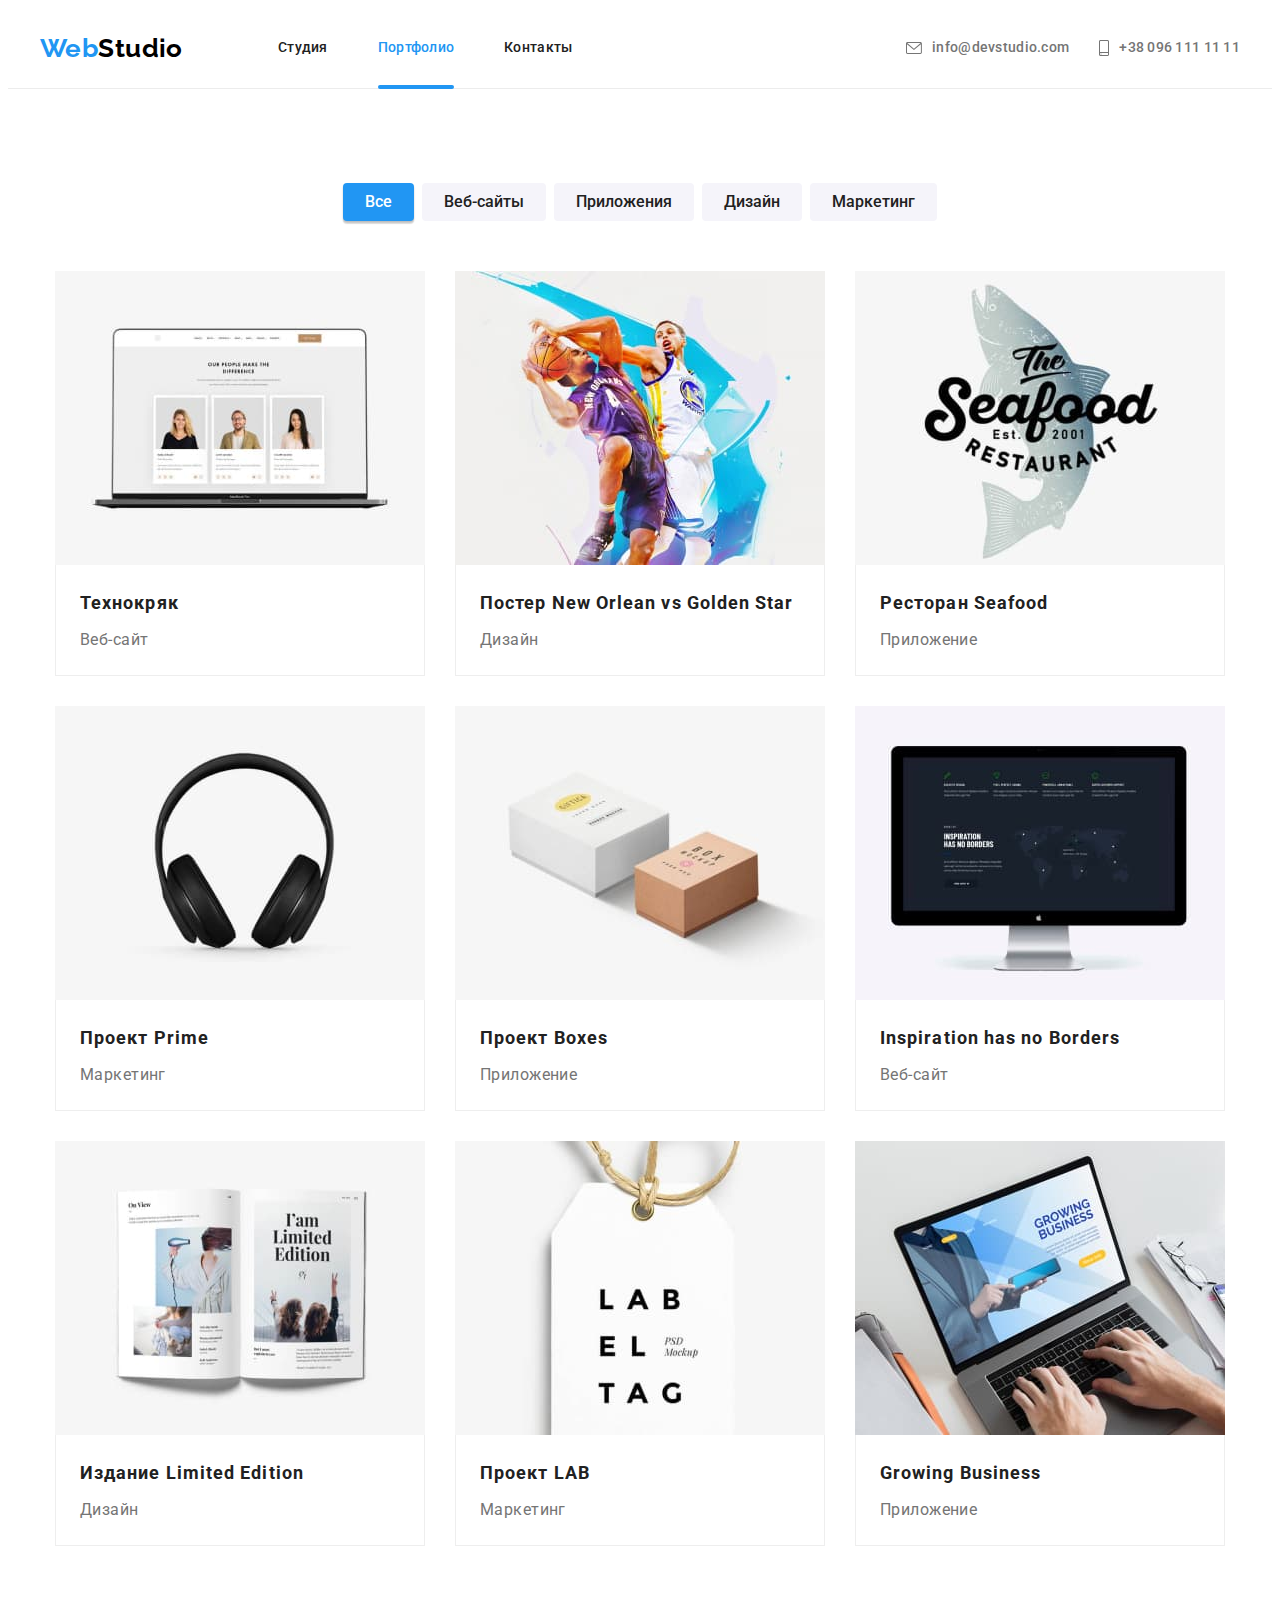
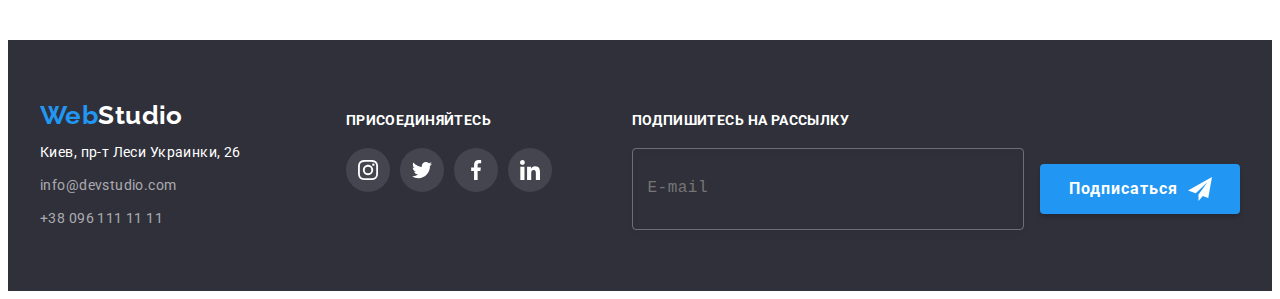
==== commit 473429bb: "HW07" ====
--- a/portfolio.html
+++ b/portfolio.html
@@ -164,7 +164,7 @@
             <li class="galerry-card">
               <a class="link galerry-card__link" href=""
                 ><div class="galerry-card__thumb">
-                  <img src="./images/Inspiration-has-no-Borders.jpg" alt="монитор" width="370" height="295"/>
+                  <img src="./images/Inspiration-has-no-Borders.jpg" alt="монитор" width="370"/>
                   <div class="galerry-card__info">
                     <p class="galerry-card__text">
                       Технокряк это современная площадка распространения коронавируса. Компании используют эту платформу
--- a/css/portfolio.min.css
+++ b/css/portfolio.min.css
@@ -1 +1 @@
-.visually-hidden{position:absolute !important;clip:rect(1px 1px 1px 1px);clip:rect(1px, 1px, 1px, 1px);padding:0 !important;border:0 !important;height:1px !important;width:1px !important;overflow:hidden}body{color:#757575;background-color:#fff;font-family:Roboto,sans-serif;font-size:14px;line-height:1.71;letter-spacing:.03em}img{display:block;max-width:100%;height:auto}.list{list-style:none;padding:0;margin:0}.link{text-decoration:none}.title{color:#212121;font-weight:700;font-size:36px;line-height:1.17;text-align:center}h2{margin-top:0;margin-bottom:50px}.container{margin-right:auto;margin-left:auto;width:1200px;padding-left:15px;padding-right:15px}.button{width:200px;height:50px;border:none;border-radius:4px;-webkit-box-shadow:0px 4px 4px rgba(0,0,0,.15);box-shadow:0px 4px 4px rgba(0,0,0,.15);padding:0;color:#fff;background-color:#2196f3;font-family:inherit;font-weight:700;font-size:16px;line-height:1.87;letter-spacing:.06em;-webkit-transition:color 250ms cubic-bezier(0.4, 0, 0.2, 1),background-color 250ms cubic-bezier(0.4, 0, 0.2, 1);transition:color 250ms cubic-bezier(0.4, 0, 0.2, 1),background-color 250ms cubic-bezier(0.4, 0, 0.2, 1)}.header{border-bottom:1px solid #ececec}.header__container{display:-webkit-box;display:-ms-flexbox;display:flex;-webkit-box-pack:justify;-ms-flex-pack:justify;justify-content:space-between}.nav{display:-webkit-box;display:-ms-flexbox;display:flex;-webkit-box-pack:justify;-ms-flex-pack:justify;justify-content:space-between;-webkit-box-align:center;-ms-flex-align:center;align-items:center}.nav__list{display:-webkit-box;display:-ms-flexbox;display:flex;padding:0px}.nav__link{display:block;padding-top:32px;padding-bottom:32px;color:#212121;font-weight:500;font-size:14px;line-height:1.14;letter-spacing:.02em;-webkit-transition:color 250ms cubic-bezier(0.4, 0, 0.2, 1);transition:color 250ms cubic-bezier(0.4, 0, 0.2, 1)}.nav__link:hover,.nav__link:focus{color:#2196f3}.nav__item:not(:last-child){margin-right:50px}.nav__link.current{color:#2196f3;position:relative}.nav__link.current::after{content:"";position:absolute;bottom:-1px;left:0;width:100%;height:4px;background-color:#2196f3;border-radius:2px}.logo{margin-right:93px;color:#000;font-family:Raleway,sans-serif;font-weight:700;font-size:26px;line-height:1.19;width:145px;height:31px}.logo__text{color:#2196f3}.footer .logo{color:#fff}.contacts{display:-webkit-box;display:-ms-flexbox;display:flex;-webkit-box-align:center;-ms-flex-align:center;align-items:center}.contacts__item:not(:last-child){padding-left:0px;margin-right:30px}.contacts__link{display:-webkit-box;display:-ms-flexbox;display:flex;-webkit-box-align:center;-ms-flex-align:center;align-items:center;padding-top:32px;padding-bottom:32px;color:#757575;fill:#757575;font-weight:500;font-size:14px;line-height:1.14;letter-spacing:.02em;-webkit-transition:color 250ms cubic-bezier(0.4, 0, 0.2, 1),fill 250ms cubic-bezier(0.4, 0, 0.2, 1);transition:color 250ms cubic-bezier(0.4, 0, 0.2, 1),fill 250ms cubic-bezier(0.4, 0, 0.2, 1)}.contacts__link:hover,.contacts__link:focus{color:#2196f3;fill:#2196f3}.contacts__icon{margin-right:10px}.footer{background-color:#2f303a;padding:60px 0}.footer__container{display:-webkit-box;display:-ms-flexbox;display:flex}.footer__box-links{padding-top:12px;margin-left:70px}.footer__box-links>.list{display:-webkit-box;display:-ms-flexbox;display:flex}.footer__box-links:last-child{margin-left:auto}.box-links__item:not(:last-child){margin-right:10px}.box-links__link{display:-webkit-box;display:-ms-flexbox;display:flex;-webkit-box-align:center;-ms-flex-align:center;align-items:center;-webkit-box-pack:center;-ms-flex-pack:center;justify-content:center;width:44px;height:44px;border-radius:50%;background-color:rgba(255,255,255,.1);fill:#fff;-webkit-transition:background-color 250ms cubic-bezier(0.4, 0, 0.2, 1);transition:background-color 250ms cubic-bezier(0.4, 0, 0.2, 1)}.box-links__link:hover,.box-links__link:focus{background-color:#2196f3}.address__text{margin:0;margin-top:20px}.address{color:#fff;font-style:normal}.address__link{color:rgba(255,255,255,.6);display:inline-block;margin-top:9px;-webkit-transition:color 250ms cubic-bezier(0.4, 0, 0.2, 1);transition:color 250ms cubic-bezier(0.4, 0, 0.2, 1)}.address__link:hover,.address__link:focus{color:#2196f3}.address__map{color:#fff;display:inline-block;margin-top:9px;-webkit-transition:color 250ms cubic-bezier(0.4, 0, 0.2, 1);transition:color 250ms cubic-bezier(0.4, 0, 0.2, 1)}.address__map:hover,.address__map:focus{color:#2196f3}.join{margin:0;margin-bottom:20px;color:#fff;font-weight:700;line-height:1.143;text-transform:uppercase}.submit{display:-webkit-inline-box;display:-ms-inline-flexbox;display:inline-flex;-webkit-box-align:center;-ms-flex-align:center;align-items:center;padding-left:29px;margin-left:12px}.submit__icon{margin:13px 28px 13px 10px;fill:#fff;-webkit-transition:fill 250ms cubic-bezier(0.4, 0, 0.2, 1);transition:fill 250ms cubic-bezier(0.4, 0, 0.2, 1)}.submit:hover .submit__icon,.submit:focus .submit__icon{fill:#2196f3}.mail__input{width:358px;height:50px;padding:15px 16px;background:rgba(0,0,0,0);border:1px solid rgba(255,255,255,.3);-webkit-filter:drop-shadow(0px 4px 4px rgba(0, 0, 0, 0.15));filter:drop-shadow(0px 4px 4px rgba(0, 0, 0, 0.15));border-radius:4px;color:#fff}.mail__field{position:relative}.mail__label{position:absolute;top:50%;left:16px;-webkit-transform:translateY(-50%);transform:translateY(-50%);-webkit-transition:-webkit-transform 250ms cubic-bezier(0.4, 0, 0.2, 1);transition:-webkit-transform 250ms cubic-bezier(0.4, 0, 0.2, 1);transition:transform 250ms cubic-bezier(0.4, 0, 0.2, 1);transition:transform 250ms cubic-bezier(0.4, 0, 0.2, 1), -webkit-transform 250ms cubic-bezier(0.4, 0, 0.2, 1)}.mail__input:not(:-moz-placeholder-shown)+.mail__label{transform:translateY(60px) scale(1.2)}.mail__input:not(:-ms-input-placeholder)+.mail__label{transform:translateY(60px) scale(1.2)}.mail__input:focus+.mail__label,.mail__input:not(:placeholder-shown)+.mail__label{-webkit-transform:translateY(60px) scale(1.2);transform:translateY(60px) scale(1.2)}.galerry{padding-top:94px;padding-bottom:94px}.galerry__list{display:-webkit-box;display:-ms-flexbox;display:flex;-webkit-box-pack:center;-ms-flex-pack:center;justify-content:center;-ms-flex-wrap:wrap;flex-wrap:wrap}.galerry__list:first-of-type{margin-bottom:50px}.galerry__item:not(:last-child){margin-right:8px}.galerry__button__active{margin-right:8px;background-color:#2196f3;padding:6px 22px;border-radius:4px;border:none;color:#fff;font-family:Roboto,sans-serif;font-weight:500;font-size:16px;line-height:1.63}.galerry__button{padding:6px 22px;border-radius:4px;border:none;color:#212121;background-color:#f5f4fa;font-family:Roboto,sans-serif;font-weight:500;font-size:16px;line-height:1.63;-webkit-transition:color 250ms cubic-bezier(0.4, 0, 0.2, 1),background-color 250ms cubic-bezier(0.4, 0, 0.2, 1);transition:color 250ms cubic-bezier(0.4, 0, 0.2, 1),background-color 250ms cubic-bezier(0.4, 0, 0.2, 1)}.galerry__button:focus,.galerry__button:hover{color:#fff;background-color:#2196f3}.galerry-card{color:#757575;font-size:16px;line-height:1.88;-webkit-transition:-webkit-box-shadow 250ms cubic-bezier(0.4, 0, 0.2, 1);transition:-webkit-box-shadow 250ms cubic-bezier(0.4, 0, 0.2, 1);transition:box-shadow 250ms cubic-bezier(0.4, 0, 0.2, 1);transition:box-shadow 250ms cubic-bezier(0.4, 0, 0.2, 1), -webkit-box-shadow 250ms cubic-bezier(0.4, 0, 0.2, 1)}.galerry-card:hover,.galerry-card:focus{-webkit-box-shadow:0px 1px 1px rgba(0,0,0,.12),0px 4px 4px rgba(0,0,0,.06),1px 4px 6px rgba(0,0,0,.16);box-shadow:0px 1px 1px rgba(0,0,0,.12),0px 4px 4px rgba(0,0,0,.06),1px 4px 6px rgba(0,0,0,.16)}.galerry-card:not(:nth-child(3n+3)){margin-right:30px}.galerry-card:not(:nth-last-child(-n+3)){margin-bottom:30px}.galerry-card__title{margin:0;margin-bottom:4px;font-weight:700;font-size:18px;line-height:2;letter-spacing:.06em;text-align:start;color:#212121}.galerry-card__link{color:inherit}.galerry-card__text{display:inline-block;margin:0}.info{padding:20px 24px;border-right:1px solid #eee;border-left:1px solid #eee;border-bottom:1px solid #eee}.galerry-card__thumb{position:relative;overflow:hidden}.galerry-card__info{position:absolute;top:0;left:0;width:100%;height:100%;padding:63px 24px;background-color:rgba(33,150,243,.9);-webkit-transform:translateY(100%);transform:translateY(100%);-webkit-transition:-webkit-transform 250ms cubic-bezier(0.4, 0, 0.2, 1);transition:-webkit-transform 250ms cubic-bezier(0.4, 0, 0.2, 1);transition:transform 250ms cubic-bezier(0.4, 0, 0.2, 1);transition:transform 250ms cubic-bezier(0.4, 0, 0.2, 1), -webkit-transform 250ms cubic-bezier(0.4, 0, 0.2, 1)}.galerry-card__link:hover .galerry-card__info,.galerry-card__link:focus .galerry-card__info{-webkit-transform:translateY(0);transform:translateY(0)}.galerry-card__text{font-weight:400;font-size:18px;line-height:1.56;color:#fff}/*# sourceMappingURL=portfolio.min.css.map */+.visually-hidden{position:absolute !important;clip:rect(1px 1px 1px 1px);clip:rect(1px, 1px, 1px, 1px);padding:0 !important;border:0 !important;height:1px !important;width:1px !important;overflow:hidden}body{color:#757575;background-color:#fff;font-family:Roboto,sans-serif;font-size:14px;line-height:1.71;letter-spacing:.03em}img{display:block;max-width:100%;height:auto}.list{list-style:none;padding:0;margin:0}.link{text-decoration:none}.title{color:#212121;font-weight:700;font-size:36px;line-height:1.17;text-align:center}h2{margin-top:0;margin-bottom:50px}h1,h3,h4,h5,h6,p{margin:0}.container{margin-right:auto;margin-left:auto;width:1200px;padding-left:15px;padding-right:15px}.button{width:200px;height:50px;border:none;border-radius:4px;-webkit-box-shadow:0px 4px 4px rgba(0,0,0,.15);box-shadow:0px 4px 4px rgba(0,0,0,.15);padding:0;color:#fff;background-color:#2196f3;font-family:inherit;font-weight:700;font-size:16px;line-height:1.87;letter-spacing:.06em;cursor:pointer;-webkit-transition:color 250ms cubic-bezier(0.4, 0, 0.2, 1),background-color 250ms cubic-bezier(0.4, 0, 0.2, 1);transition:color 250ms cubic-bezier(0.4, 0, 0.2, 1),background-color 250ms cubic-bezier(0.4, 0, 0.2, 1)}.header{border-bottom:1px solid #ececec}.header__container{display:-webkit-box;display:-ms-flexbox;display:flex;-webkit-box-pack:justify;-ms-flex-pack:justify;justify-content:space-between}.nav{display:-webkit-box;display:-ms-flexbox;display:flex;-webkit-box-pack:justify;-ms-flex-pack:justify;justify-content:space-between;-webkit-box-align:center;-ms-flex-align:center;align-items:center}.nav__list{display:-webkit-box;display:-ms-flexbox;display:flex;padding:0px}.nav__link{display:block;padding-top:32px;padding-bottom:32px;color:#212121;font-weight:500;font-size:14px;line-height:1.14;letter-spacing:.02em;-webkit-transition:color 250ms cubic-bezier(0.4, 0, 0.2, 1);transition:color 250ms cubic-bezier(0.4, 0, 0.2, 1)}.nav__link:hover,.nav__link:focus{color:#2196f3}.nav__item:not(:last-child){margin-right:50px}.nav__link.current{color:#2196f3;position:relative}.nav__link.current::after{content:"";position:absolute;bottom:-1px;left:0;width:100%;height:4px;background-color:#2196f3;border-radius:2px}.logo{margin-right:93px;color:#000;font-family:Raleway,sans-serif;font-weight:700;font-size:26px;line-height:1.19;width:145px;height:31px}.logo__text{color:#2196f3}.footer .logo{color:#fff}.contacts{display:-webkit-box;display:-ms-flexbox;display:flex;-webkit-box-align:center;-ms-flex-align:center;align-items:center}.contacts__item:not(:last-child){padding-left:0px;margin-right:30px}.contacts__link{display:-webkit-box;display:-ms-flexbox;display:flex;-webkit-box-align:center;-ms-flex-align:center;align-items:center;padding-top:32px;padding-bottom:32px;color:#757575;fill:#757575;font-weight:500;font-size:14px;line-height:1.14;letter-spacing:.02em;-webkit-transition:color 250ms cubic-bezier(0.4, 0, 0.2, 1),fill 250ms cubic-bezier(0.4, 0, 0.2, 1);transition:color 250ms cubic-bezier(0.4, 0, 0.2, 1),fill 250ms cubic-bezier(0.4, 0, 0.2, 1)}.contacts__link:hover,.contacts__link:focus{color:#2196f3;fill:#2196f3}.contacts__icon{margin-right:10px}.footer{background-color:#2f303a;padding:60px 0}.footer__container{display:-webkit-box;display:-ms-flexbox;display:flex}.footer__box-links{padding-top:12px;margin-left:70px}.footer__box-links>.list{display:-webkit-box;display:-ms-flexbox;display:flex}.footer__box-links:last-child{margin-left:auto}.box-links__item:not(:last-child){margin-right:10px}.box-links__link{display:-webkit-box;display:-ms-flexbox;display:flex;-webkit-box-align:center;-ms-flex-align:center;align-items:center;-webkit-box-pack:center;-ms-flex-pack:center;justify-content:center;width:44px;height:44px;border-radius:50%;background-color:rgba(255,255,255,.1);fill:#fff;-webkit-transition:background-color 250ms cubic-bezier(0.4, 0, 0.2, 1);transition:background-color 250ms cubic-bezier(0.4, 0, 0.2, 1)}.box-links__link:hover,.box-links__link:focus{background-color:#2196f3}.address__text{margin:0;margin-top:20px}.address{color:#fff;font-style:normal}.address__link{color:rgba(255,255,255,.6);display:inline-block;margin-top:9px;-webkit-transition:color 250ms cubic-bezier(0.4, 0, 0.2, 1);transition:color 250ms cubic-bezier(0.4, 0, 0.2, 1)}.address__link:hover,.address__link:focus{color:#2196f3}.address__map{color:#fff;display:inline-block;margin-top:9px;-webkit-transition:color 250ms cubic-bezier(0.4, 0, 0.2, 1);transition:color 250ms cubic-bezier(0.4, 0, 0.2, 1)}.address__map:hover,.address__map:focus{color:#2196f3}.join{margin:0;margin-bottom:20px;color:#fff;font-weight:700;line-height:1.143;text-transform:uppercase}.submit{display:-webkit-inline-box;display:-ms-inline-flexbox;display:inline-flex;-webkit-box-align:center;-ms-flex-align:center;align-items:center;padding-left:29px;margin-left:12px}.submit__icon{margin:13px 28px 13px 10px;fill:#fff;-webkit-transition:fill 250ms cubic-bezier(0.4, 0, 0.2, 1);transition:fill 250ms cubic-bezier(0.4, 0, 0.2, 1)}.submit:hover .submit__icon,.submit:focus .submit__icon{fill:#2196f3}.mail__input{width:358px;height:50px;padding:15px 16px;background:rgba(0,0,0,0);border:1px solid rgba(255,255,255,.3);-webkit-filter:drop-shadow(0px 4px 4px rgba(0, 0, 0, 0.15));filter:drop-shadow(0px 4px 4px rgba(0, 0, 0, 0.15));border-radius:4px;color:#fff}.mail__field{position:relative;font-size:16px;font-weight:400;line-height:1.25;letter-spacing:.03em}.mail__label{position:absolute;top:50%;left:16px;-webkit-transform:translateY(-50%);transform:translateY(-50%);-webkit-transition:-webkit-transform 250ms cubic-bezier(0.4, 0, 0.2, 1);transition:-webkit-transform 250ms cubic-bezier(0.4, 0, 0.2, 1);transition:transform 250ms cubic-bezier(0.4, 0, 0.2, 1);transition:transform 250ms cubic-bezier(0.4, 0, 0.2, 1), -webkit-transform 250ms cubic-bezier(0.4, 0, 0.2, 1)}.mail__input:not(:-moz-placeholder-shown)+.mail__label{transform:translateY(-46px) scale(1.2)}.mail__input:not(:-ms-input-placeholder)+.mail__label{transform:translateY(-46px) scale(1.2)}.mail__input:focus+.mail__label,.mail__input:not(:placeholder-shown)+.mail__label{-webkit-transform:translateY(-46px) scale(1.2);transform:translateY(-46px) scale(1.2)}.galerry{padding-top:94px;padding-bottom:94px}.galerry__list{display:-webkit-box;display:-ms-flexbox;display:flex;-webkit-box-pack:center;-ms-flex-pack:center;justify-content:center;-ms-flex-wrap:wrap;flex-wrap:wrap}.galerry__list:first-of-type{margin-bottom:50px}.galerry__item:not(:last-child){margin-right:8px}.galerry__button__active{margin-right:8px;background-color:#2196f3;padding:6px 22px;border-radius:4px;border:none;color:#fff;font-family:Roboto,sans-serif;font-weight:500;font-size:16px;line-height:1.63;-webkit-box-shadow:0px 3px 1px rgba(0,0,0,.1),0px 1px 2px rgba(0,0,0,.08),0px 2px 2px rgba(0,0,0,.12);box-shadow:0px 3px 1px rgba(0,0,0,.1),0px 1px 2px rgba(0,0,0,.08),0px 2px 2px rgba(0,0,0,.12)}.galerry__button{padding:6px 22px;border-radius:4px;border:none;color:#212121;background-color:#f5f4fa;font-family:Roboto,sans-serif;font-weight:500;font-size:16px;line-height:1.63;-webkit-transition:color 250ms cubic-bezier(0.4, 0, 0.2, 1),background-color 250ms cubic-bezier(0.4, 0, 0.2, 1);transition:color 250ms cubic-bezier(0.4, 0, 0.2, 1),background-color 250ms cubic-bezier(0.4, 0, 0.2, 1)}.galerry__button:focus,.galerry__button:hover{color:#fff;background-color:#2196f3;-webkit-box-shadow:0px 3px 1px rgba(0,0,0,.1),0px 1px 2px rgba(0,0,0,.08),0px 2px 2px rgba(0,0,0,.12);box-shadow:0px 3px 1px rgba(0,0,0,.1),0px 1px 2px rgba(0,0,0,.08),0px 2px 2px rgba(0,0,0,.12)}.galerry-card{color:#757575;font-size:16px;line-height:1.88;-webkit-transition:-webkit-box-shadow 250ms cubic-bezier(0.4, 0, 0.2, 1);transition:-webkit-box-shadow 250ms cubic-bezier(0.4, 0, 0.2, 1);transition:box-shadow 250ms cubic-bezier(0.4, 0, 0.2, 1);transition:box-shadow 250ms cubic-bezier(0.4, 0, 0.2, 1), -webkit-box-shadow 250ms cubic-bezier(0.4, 0, 0.2, 1)}.galerry-card:hover,.galerry-card:focus{-webkit-box-shadow:0px 1px 1px rgba(0,0,0,.12),0px 4px 4px rgba(0,0,0,.06),1px 4px 6px rgba(0,0,0,.16);box-shadow:0px 1px 1px rgba(0,0,0,.12),0px 4px 4px rgba(0,0,0,.06),1px 4px 6px rgba(0,0,0,.16)}.galerry-card:not(:nth-child(3n+3)){margin-right:30px}.galerry-card:not(:nth-last-child(-n+3)){margin-bottom:30px}.galerry-card__title{margin:0;margin-bottom:4px;font-weight:700;font-size:18px;line-height:2;letter-spacing:.06em;text-align:start;color:#212121}.galerry-card__link{color:inherit}.galerry-card__text{display:inline-block;margin:0}.info{padding:20px 24px;border-right:1px solid #eee;border-left:1px solid #eee;border-bottom:1px solid #eee}.galerry-card__thumb{position:relative;overflow:hidden}.galerry-card__info{position:absolute;top:0;left:0;width:100%;height:100%;padding:63px 24px;background-color:rgba(33,150,243,.9);-webkit-transform:translateY(101%);transform:translateY(101%);-webkit-transition:-webkit-transform 250ms cubic-bezier(0.4, 0, 0.2, 1);transition:-webkit-transform 250ms cubic-bezier(0.4, 0, 0.2, 1);transition:transform 250ms cubic-bezier(0.4, 0, 0.2, 1);transition:transform 250ms cubic-bezier(0.4, 0, 0.2, 1), -webkit-transform 250ms cubic-bezier(0.4, 0, 0.2, 1)}.galerry-card__link:hover .galerry-card__info,.galerry-card__link:focus .galerry-card__info{-webkit-transform:translateY(0);transform:translateY(0)}.galerry-card__text{font-weight:400;font-size:18px;line-height:1.56;color:#fff}/*# sourceMappingURL=portfolio.min.css.map */